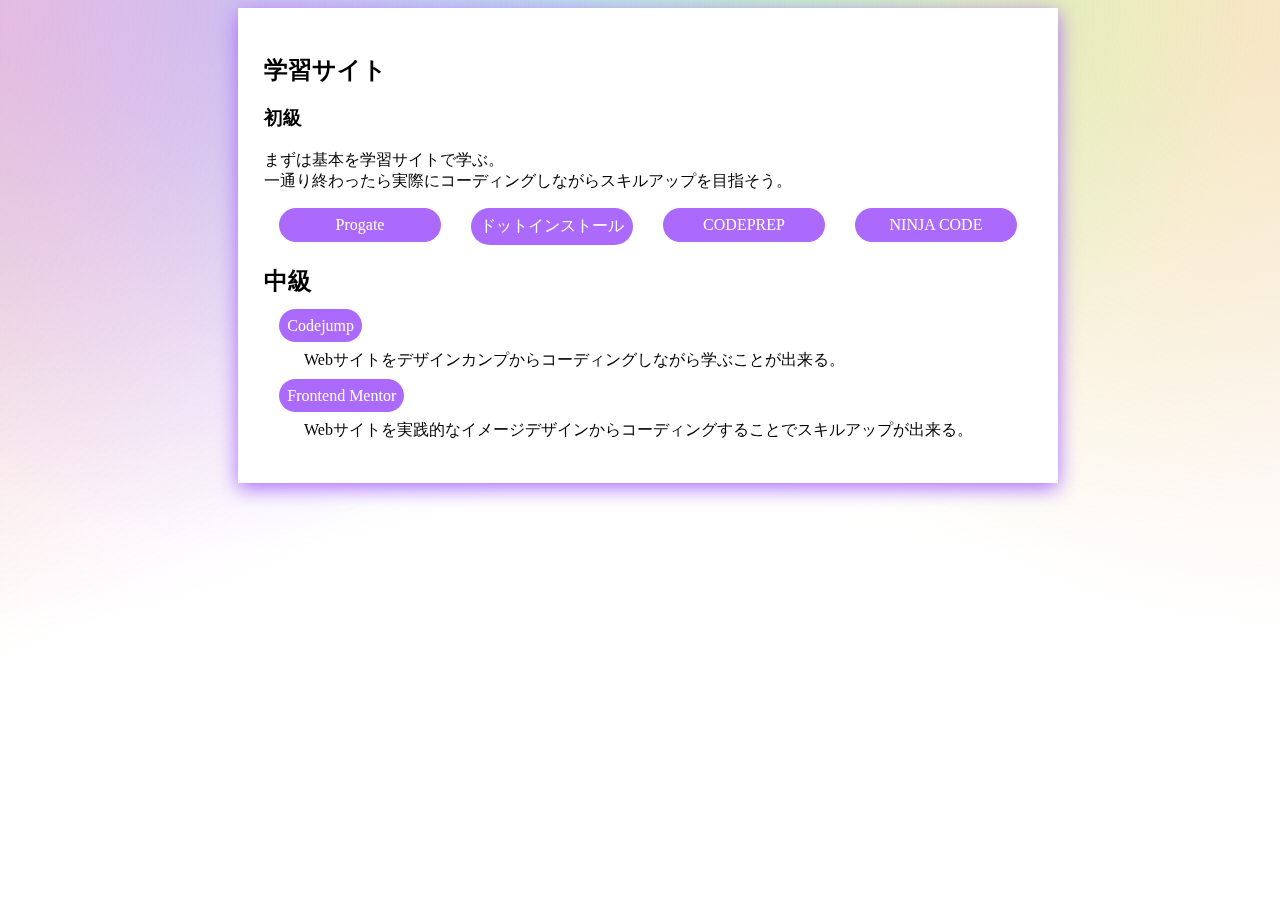
==== website/index.html @ 59f535c3 "Add files via upload" ====
<!DOCTYPE html>
<html lang="ja">

<head>
    <meta charset="UTF-8">
    <meta name="viewport" content="width=device-width, initial-scale=1.0">
    <link rel="stylesheet" href="css/style.css">
    <title>検索</title>
</head>

<body>
    <header></header>
    <main>
        <h2>学習サイト</h2>
        <h3>初級</h3>
        <p>まずは基本を学習サイトで学ぶ。<br>
            一通り終わったら実際にコーディングしながらスキルアップを目指そう。</p>
        <ul class="flex center">
            <li><a href="https://prog-8.com/">Progate</a></li>
            <li><a href="https://dotinstall.com/">ドットインストール</a></li>
            <li><a href="https://codeprep.jp/">CODEPREP</a></li>
            <li><a href="https://ninjacode.work/">NINJA CODE</a></li>
            <!-- <dt><a href="https://prog-8.com/">Progate</a></dt> -->
            <!-- <dt><a href="https://dotinstall.com/">ドットインストール</a></dt> -->
        </ul>
        <h2>中級</h2>
        <p></p>
        <dl>
            <dt><a href="https://code-jump.com/">Codejump</a></dt>
            <dd>Webサイトをデザインカンプからコーディングしながら学ぶことが出来る。</dd>
            <dt><a href="https://www.frontendmentor.io/">Frontend Mentor</a></dt>
            <dd>Webサイトを実践的なイメージデザインからコーディングすることでスキルアップが出来る。</dd>
        </dl>
    </main>
    <footer></footer>
</body>

</html>
---- website/css/style.css ----
@charset "utf-8";

* {
    padding: 0;
    /* margin: 0; */
    /* outline: 1px solid #408b51; */
}

.flex {
    display: flex;
}

/* .center {
    justify-content: center;
} */

html {
    font-size: 100%;
}

li {
    list-style: none;
    width: 80%;
    margin: 0 2%;
}

li > a {
    display: flex;
    justify-content: center;
}

li:hover {
    opacity: 0.5;
}

a {
    text-decoration: none;
    color: hsla(0, 0%, 0%, 1);
    border-radius: 30px;
    color: hsla(267, 95%, 70%, 1);
    padding: 1.5%;
    padding: 8px;
    color: hsla(0, 0%, 100%, 1);
    background-color: hsla(267, 95%, 70%, 1);
}

dt {
    margin: 2%;
}

dt:hover {
    /* color: hsla(0, 0%, 100%, 1); */
    opacity: 0.5;
    /* filter: drop-shadow(0px 5px 10px hsla(267, 95%, 70%, 1)); */
}

a:hover {
    color: hsla(0, 0%, 100%, 1);
    background-color: hsla(267, 95%, 70%, 1);
    /* color: hsla(267, 95%, 70%, 1); */
    font-weight: 500;
    /* filter: drop-shadow(0px 5px 10px hsla(267, 95%, 70%, 1)); */
}

body {
    height: 100vh;
    width: 100vw;
    /* .your_css_selector_here */
    background-color: hsla(204, 0%, 100%, 1);
    background-image: radial-gradient(circle at 0% 0%, hsla(295.99999999999994, 77%, 74%, 0.35) 3.1210986267166043%, transparent 40%), radial-gradient(circle at 20% 0%, hsla(236.91176470588243, 77%, 74%, 0.35) 3.1210986267166043%, transparent 40%), radial-gradient(circle at 40% 0%, hsla(186.61764705882354, 77%, 74%, 0.35) 3.1210986267166043%, transparent 40%), radial-gradient(circle at 60% 0%, hsla(127.0588235294118, 77%, 74%, 0.35) 3.1210986267166043%, transparent 40%), radial-gradient(circle at 80% 0%, hsla(62.20588235294117, 77%, 74%, 0.35) 3.1210986267166043%, transparent 40%), radial-gradient(circle at 100% 0%, hsla(23.823529411764703, 77%, 74%, 0.35) 3%, transparent 40%), radial-gradient(circle at -20% 0%, hsla(23.823529411764703, 77%, 74%, 0.35) 3%, transparent 40%), radial-gradient(circle at -40% 0%, hsla(62.20588235294117, 77%, 74%, 0.35) 3%, transparent 40%), radial-gradient(circle at -60% 0%, hsla(127.0588235294118, 77%, 74%, 0.35) 3%, transparent 40%), radial-gradient(circle at -80% 0%, hsla(186.61764705882354, 77%, 74%, 0.35) 3%, transparent 40%), radial-gradient(circle at -100% 0%, hsla(236.91176470588243, 77%, 74%, 0.35) 3%, transparent 40%), radial-gradient(circle at -120% 0%, hsla(295.99999999999994, 77%, 74%, 0.35) 3%, transparent 40%);
    background-blend-mode: normal, normal, normal, normal, normal, normal, normal, normal, normal, normal, normal, normal;
}

/* section{
    width: 300px;
    height: 300px;
} */

.your_css_selector_here {
    background-color: hsla(204, 0%, 100%, 1);
    background-image: radial-gradient(circle at 0% 0%, hsla(295.99999999999994, 77%, 74%, 0.35) 3.1210986267166043%, transparent 40%), radial-gradient(circle at 20% 0%, hsla(236.91176470588243, 77%, 74%, 0.35) 3.1210986267166043%, transparent 40%), radial-gradient(circle at 40% 0%, hsla(186.61764705882354, 77%, 74%, 0.35) 3.1210986267166043%, transparent 40%), radial-gradient(circle at 60% 0%, hsla(127.0588235294118, 77%, 74%, 0.35) 3.1210986267166043%, transparent 40%), radial-gradient(circle at 80% 0%, hsla(62.20588235294117, 77%, 74%, 0.35) 3.1210986267166043%, transparent 40%), radial-gradient(circle at 100% 0%, hsla(23.823529411764703, 77%, 74%, 0.35) 3%, transparent 40%), radial-gradient(circle at -20% 0%, hsla(23.823529411764703, 77%, 74%, 0.35) 3%, transparent 40%), radial-gradient(circle at -40% 0%, hsla(62.20588235294117, 77%, 74%, 0.35) 3%, transparent 40%), radial-gradient(circle at -60% 0%, hsla(127.0588235294118, 77%, 74%, 0.35) 3%, transparent 40%), radial-gradient(circle at -80% 0%, hsla(186.61764705882354, 77%, 74%, 0.35) 3%, transparent 40%), radial-gradient(circle at -100% 0%, hsla(236.91176470588243, 77%, 74%, 0.35) 3%, transparent 40%), radial-gradient(circle at -120% 0%, hsla(295.99999999999994, 77%, 74%, 0.35) 3%, transparent 40%);
    background-blend-mode: normal, normal, normal, normal, normal, normal, normal, normal, normal, normal, normal, normal;
}

main {
    padding: 2%;
    width: 60vw;
    margin-inline: auto;
    background-color: hsla(0, 0%, 100%, 1);
    filter: drop-shadow(0px 5px 10px hsla(267, 95%, 70%, 1));
}
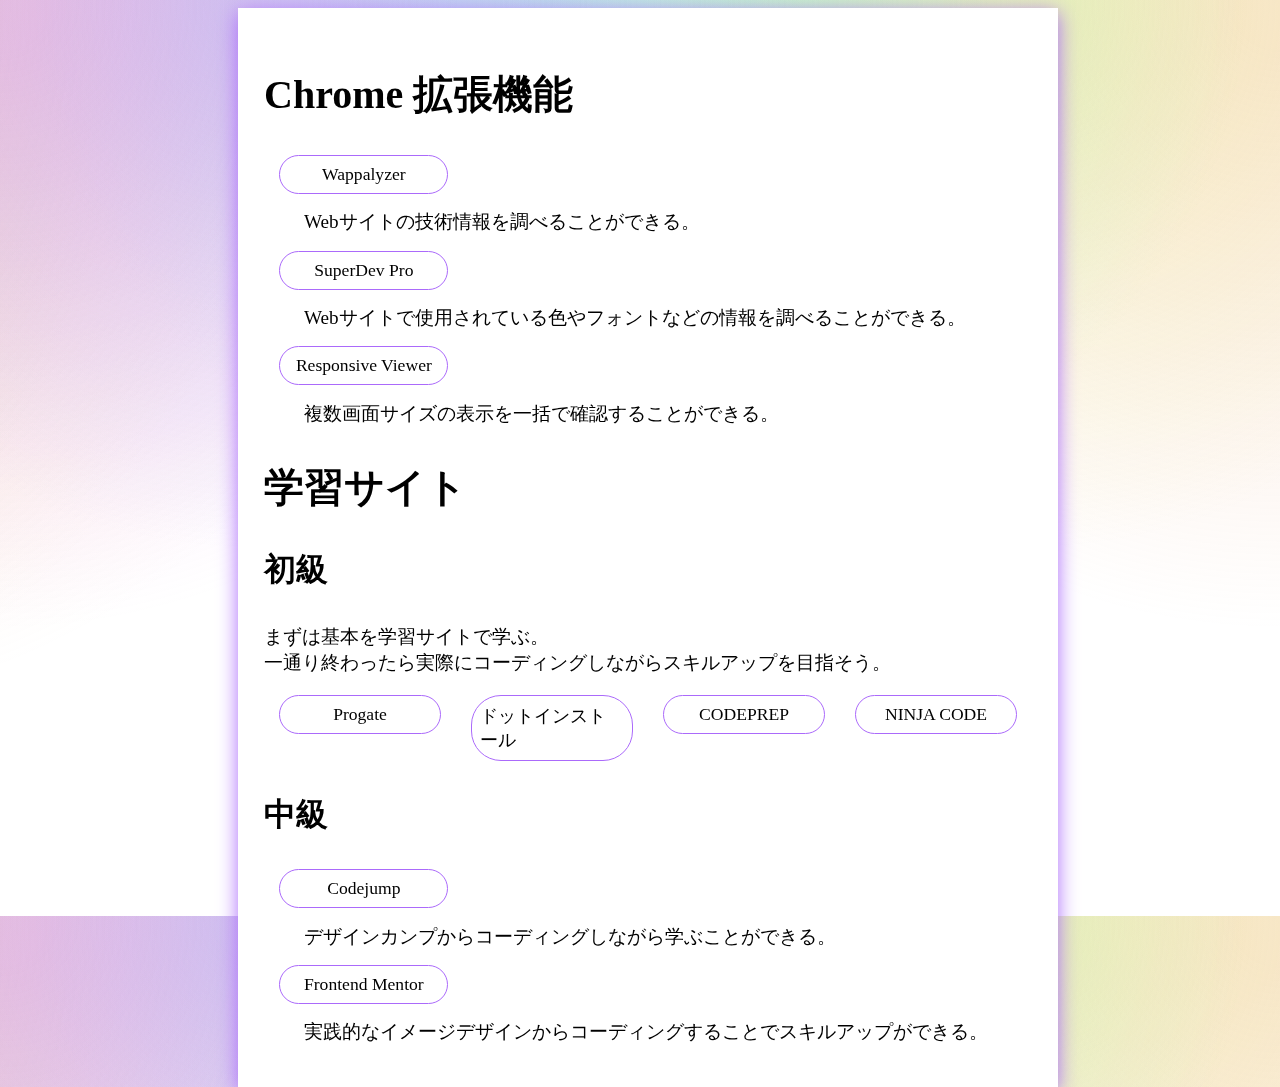
==== commit ec0f90f3: "リンク先の追加" ====
--- a/website/index.html
+++ b/website/index.html
@@ -4,6 +4,7 @@
 <head>
     <meta charset="UTF-8">
     <meta name="viewport" content="width=device-width, initial-scale=1.0">
+    <script src="js/script.js"></script>
     <link rel="stylesheet" href="css/style.css">
     <title>検索</title>
 </head>
@@ -11,8 +12,20 @@
 <body>
     <header></header>
     <main>
+        <h2>Chrome 拡張機能</h2>
+        <p></p>
+        <dl>
+            <dt><a href="https://chromewebstore.google.com/detail/wappalyzer-technology-pro/gppongmhjkpfnbhagpmjfkannfbllamg">Wappalyzer</a></dt>
+            <dd>Webサイトの技術情報を調べることができる。</dd>
+            <dt><a href="https://chromewebstore.google.com/detail/jlkikimlceonbmfjieipbonnglnlchhl">SuperDev Pro</a></dt>
+            <dd>Webサイトで使用されている色やフォントなどの情報を調べることができる。</dd>
+            <dt><a href="https://chromewebstore.google.com/detail/responsive-viewer/inmopeiepgfljkpkidclfgbgbmfcennb">Responsive Viewer</a></dt>
+            <dd>複数画面サイズの表示を一括で確認することができる。</dd>
+        </dl>
         <h2>学習サイト</h2>
         <h3>初級</h3>
+        <!-- <img id="Image" src="img/forest_cat.png" alt="forest_cat"> -->
+        <!-- <div class="bubble"></div> -->
         <p>まずは基本を学習サイトで学ぶ。<br>
             一通り終わったら実際にコーディングしながらスキルアップを目指そう。</p>
         <ul class="flex center">
@@ -23,13 +36,13 @@
             <!-- <dt><a href="https://prog-8.com/">Progate</a></dt> -->
             <!-- <dt><a href="https://dotinstall.com/">ドットインストール</a></dt> -->
         </ul>
-        <h2>中級</h2>
+        <h3>中級</h3>
         <p></p>
         <dl>
             <dt><a href="https://code-jump.com/">Codejump</a></dt>
-            <dd>Webサイトをデザインカンプからコーディングしながら学ぶことが出来る。</dd>
+            <dd>デザインカンプからコーディングしながら学ぶことができる。</dd>
             <dt><a href="https://www.frontendmentor.io/">Frontend Mentor</a></dt>
-            <dd>Webサイトを実践的なイメージデザインからコーディングすることでスキルアップが出来る。</dd>
+            <dd>実践的なイメージデザインからコーディングすることでスキルアップができる。</dd>
         </dl>
     </main>
     <footer></footer>
--- a/website/css/style.css
+++ b/website/css/style.css
@@ -16,6 +16,19 @@
 
 html {
     font-size: 100%;
+    overflow-x: hidden;
+}
+
+h2{
+    font-size: 2.5rem;
+}
+
+h3{
+    font-size: 2rem;
+}
+
+p{
+    font-size: 1.2rem;
 }
 
 li {
@@ -24,7 +37,12 @@
     margin: 0 2%;
 }
 
-li > a {
+li>a {
+    display: flex;
+    justify-content: center;
+}
+
+dt>a {
     display: flex;
     justify-content: center;
 }
@@ -37,15 +55,22 @@
     text-decoration: none;
     color: hsla(0, 0%, 0%, 1);
     border-radius: 30px;
-    color: hsla(267, 95%, 70%, 1);
+    /* color: hsla(267, 95%, 70%, 1); */
     padding: 1.5%;
     padding: 8px;
-    color: hsla(0, 0%, 100%, 1);
-    background-color: hsla(267, 95%, 70%, 1);
+    font-size: 1.1rem;
+    /* color: hsla(0, 0%, 100%, 1); */
+    /* background-color: hsla(267, 95%, 70%, 1); */
+    border: 1px solid hsla(267, 95%, 70%, 1);
 }
 
 dt {
+    width: 22%;
     margin: 2%;
+}
+
+dd{
+    font-size: 1.2rem;
 }
 
 dt:hover {
@@ -58,7 +83,7 @@
     color: hsla(0, 0%, 100%, 1);
     background-color: hsla(267, 95%, 70%, 1);
     /* color: hsla(267, 95%, 70%, 1); */
-    font-weight: 500;
+    font-weight: 700;
     /* filter: drop-shadow(0px 5px 10px hsla(267, 95%, 70%, 1)); */
 }
 
@@ -88,4 +113,64 @@
     margin-inline: auto;
     background-color: hsla(0, 0%, 100%, 1);
     filter: drop-shadow(0px 5px 10px hsla(267, 95%, 70%, 1));
-}+}
+
+img {
+    width: 200px;
+    object-fit: cover;
+    margin-left: 800px;
+    position: absolute;
+    top: 0;
+    left: 0;
+}
+
+.img_big {
+    /* width: 500px; */
+    /* margin-left: -250px; */
+    opacity: 0;
+}
+
+/* シャボン玉 */
+.bubble {
+    width: 50px;
+    height: 50px;
+    border-radius: 50%;
+    background: radial-gradient(circle at 50% 50%, rgba(255, 255, 255, 0.5), rgba(123, 26, 235, 0.8));
+    box-shadow: 0 0 10px rgba(0, 0, 0, 0.2);
+    animation: bubble 2s infinite linear;
+}
+
+@keyframes bubble {
+    0% {
+        transform: translateY(0) scale(1);
+    }
+
+    100% {
+        transform: translateY(-200px) scale(1.5);
+        opacity: 0;
+    }
+}
+
+/* .bubble {
+    width: 50px;
+    height: 50px;
+    border-radius: 50%;
+    background: radial-gradient(circle at 50% 50%, rgba(255, 255, 255, 0.5), rgba(0, 0, 255, 0.8));
+    box-shadow: 0 0 10px rgba(0, 0, 0, 0.2);
+    animation: bubblePop 1s ease-out forwards;
+}
+
+@keyframes bubblePop {
+    0% {
+        transform: scale(1);
+    }
+
+    50% {
+        transform: scale(1.2);
+    }
+
+    100% {
+        transform: scale(0);
+        opacity: 0;
+    }
+} */